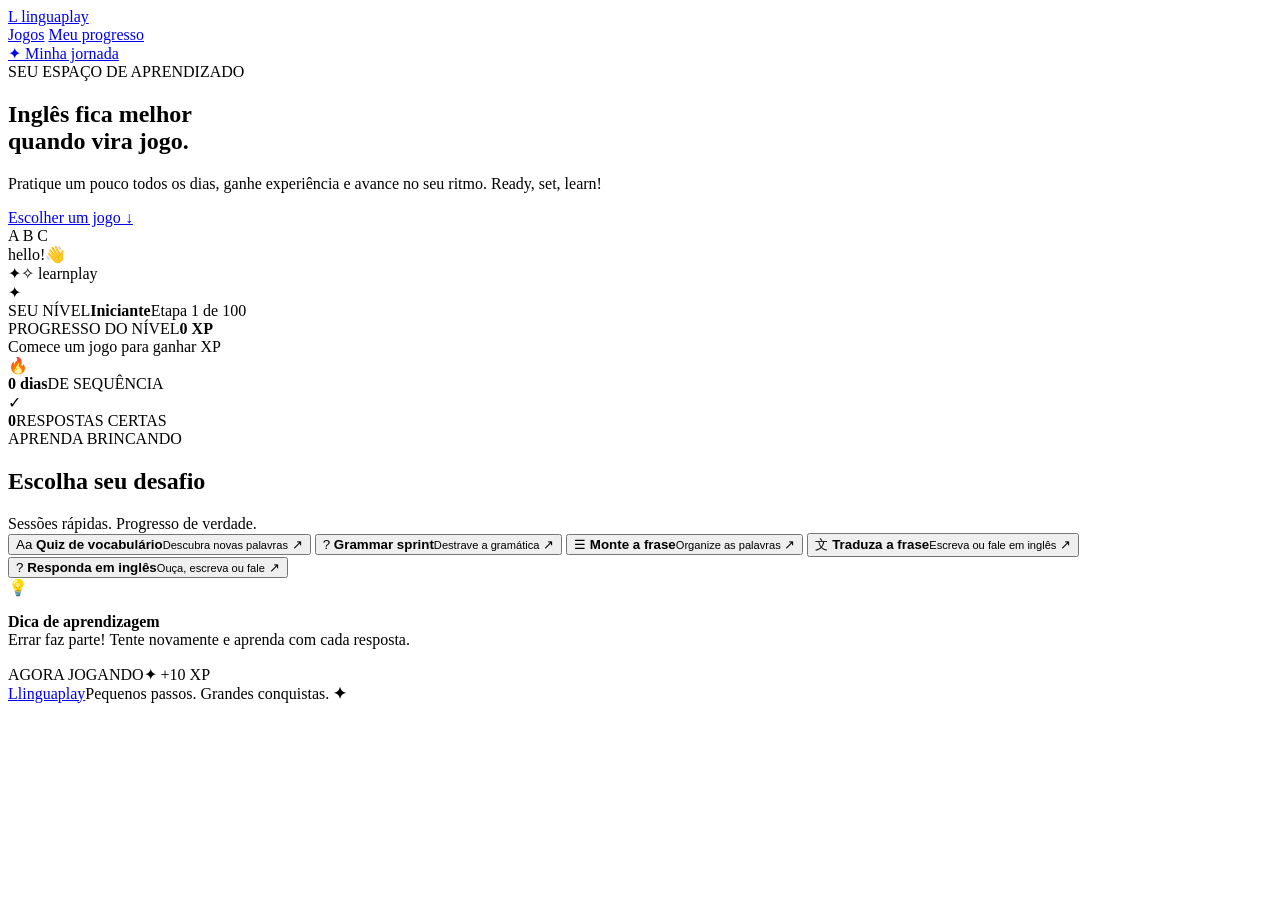
==== jogos/index.html @ 70987e3e "Adiciona pagina de jogos para alunos" ====
<!DOCTYPE html>
<html lang="pt-BR">
  <head>
    <meta charset="UTF-8" />
    <meta name="viewport" content="width=device-width, initial-scale=1.0" />
    <meta name="theme-color" content="#10152b" />
    <title>LinguaPlay — Aprenda inglês jogando</title>
    <link rel="stylesheet" href="styles.css" />
  </head>
  <body>
    <header class="topbar">
      <a class="brand" href="#inicio" aria-label="LinguaPlay, início">
        <span class="brand-mark">L</span>
        <span>lingua<span class="brand-accent">play</span></span>
      </a>
      <nav aria-label="Navegação principal">
        <a href="#jogos">Jogos</a>
        <a href="#progresso">Meu progresso</a>
      </nav>
      <a class="profile-pill" href="#progresso"><span class="profile-icon">✦</span> Minha jornada</a>
    </header>

    <main id="inicio">
      <section class="hero">
        <div class="hero-copy">
          <span class="eyebrow"><span class="live-dot"></span> SEU ESPAÇO DE APRENDIZADO</span>
          <h1>Inglês fica melhor<br />quando vira <span>jogo.</span></h1>
          <p>Pratique um pouco todos os dias, ganhe experiência e avance no seu ritmo. Ready, set, learn!</p>
          <a class="primary-link" href="#jogos">Escolher um jogo <span aria-hidden="true">↓</span></a>
        </div>
        <div class="hero-art" aria-hidden="true">
          <div class="orbit orbit-one"></div>
          <div class="orbit orbit-two"></div>
          <div class="art-card card-back">A B C</div>
          <div class="art-card card-front"><span>hello!</span><b>👋</b></div>
          <span class="spark spark-one">✦</span><span class="spark spark-two">✧</span>
          <span class="art-word word-one">learn</span><span class="art-word word-two">play</span>
        </div>
      </section>

      <section class="progress-strip" id="progresso" aria-label="Seu progresso">
        <div class="rank-block">
          <div class="rank-emblem" aria-hidden="true">✦</div>
          <div><span class="stat-label">SEU NÍVEL</span><strong id="rankName">Iniciante</strong><span class="stage-label" id="stageText">Etapa 1 de 100</span></div>
        </div>
        <div class="xp-block">
          <div class="xp-heading"><span class="stat-label">PROGRESSO DO NÍVEL</span><strong><span id="xpCount">0</span> XP</strong></div>
          <div class="progress-track"><div class="progress-fill" id="rankProgress"></div></div>
          <span class="next-rank" id="nextRankText">Comece um jogo para ganhar XP</span>
        </div>
        <div class="streak-block">
          <span class="streak-icon" aria-hidden="true">🔥</span>
          <div><strong><span id="streakCount">0</span> dias</strong><span class="stat-label">DE SEQUÊNCIA</span></div>
        </div>
        <div class="answer-block">
          <span class="answer-icon" aria-hidden="true">✓</span>
          <div><strong id="answerCount">0</strong><span class="stat-label">RESPOSTAS CERTAS</span></div>
        </div>
      </section>

      <section class="games-section" id="jogos">
        <div class="section-heading">
          <div><span class="eyebrow">APRENDA BRINCANDO</span><h2>Escolha seu desafio</h2></div>
          <span class="section-note">Sessões rápidas. Progresso de verdade.</span>
        </div>

        <div class="game-layout">
          <div class="game-list" aria-label="Atividades disponíveis">
            <button class="game-card active" data-mode="vocabulary" type="button">
              <span class="game-icon icon-purple">Aa</span>
              <span class="game-info"><strong>Quiz de vocabulário</strong><small>Descubra novas palavras</small></span>
              <span class="game-arrow" aria-hidden="true">↗</span>
            </button>
            <button class="game-card" data-mode="grammar" type="button">
              <span class="game-icon icon-orange">?</span>
              <span class="game-info"><strong>Grammar sprint</strong><small>Destrave a gramática</small></span>
              <span class="game-arrow" aria-hidden="true">↗</span>
            </button>
            <button class="game-card" data-mode="sentence" type="button">
              <span class="game-icon icon-green">☰</span>
              <span class="game-info"><strong>Monte a frase</strong><small>Organize as palavras</small></span>
              <span class="game-arrow" aria-hidden="true">↗</span>
            </button>
            <button class="game-card" data-mode="translation" type="button">
              <span class="game-icon icon-orange">文</span>
              <span class="game-info"><strong>Traduza a frase</strong><small>Escreva ou fale em inglês</small></span>
              <span class="game-arrow" aria-hidden="true">↗</span>
            </button>
            <button class="game-card" data-mode="question" type="button">
              <span class="game-icon icon-purple">?</span>
              <span class="game-info"><strong>Responda em inglês</strong><small>Ouça, escreva ou fale</small></span>
              <span class="game-arrow" aria-hidden="true">↗</span>
            </button>
            <div class="tip-card"><span aria-hidden="true">💡</span><p><strong>Dica de aprendizagem</strong><br />Errar faz parte! Tente novamente e aprenda com cada resposta.</p></div>
          </div>

          <section class="play-panel" aria-label="Área do jogo">
            <div class="play-panel-top"><span class="playing-label"><span class="live-dot"></span> AGORA JOGANDO</span><span class="reward-pill">✦ <span id="rewardAmount">+10</span> XP</span></div>
            <div id="gameArea" aria-live="polite"></div>
          </section>
        </div>
      </section>
    </main>

    <footer><a class="brand footer-brand" href="#inicio"><span class="brand-mark">L</span><span>lingua<span class="brand-accent">play</span></span></a><span>Pequenos passos. Grandes conquistas. <b>✦</b></span></footer>
    <script src="script.js"></script>
  </body>
</html>
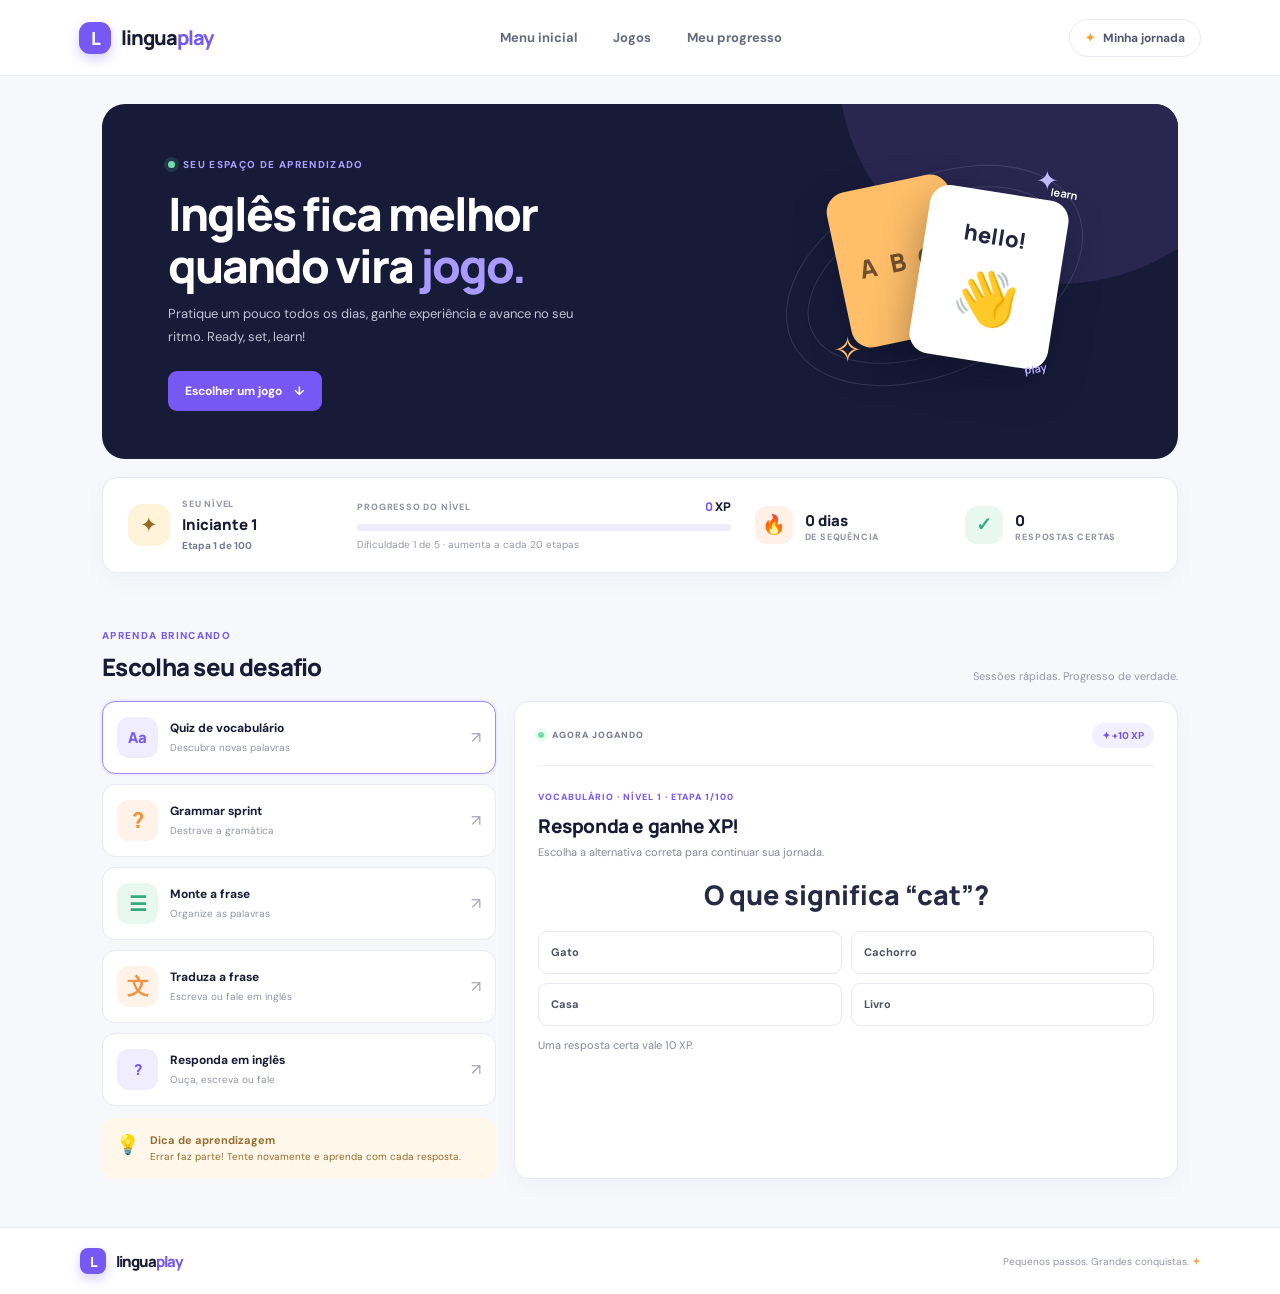
==== commit 1655f230: "Adiciona botão para voltar ao menu inicial nos jogos" ====
--- a/jogos/index.html
+++ b/jogos/index.html
@@ -14,6 +14,7 @@
         <span>lingua<span class="brand-accent">play</span></span>
       </a>
       <nav aria-label="Navegação principal">
+        <a href="../index.html">Menu inicial</a>
         <a href="#jogos">Jogos</a>
         <a href="#progresso">Meu progresso</a>
       </nav>
@@ -102,7 +103,7 @@
       </section>
     </main>
 
-    <footer><a class="brand footer-brand" href="#inicio"><span class="brand-mark">L</span><span>lingua<span class="brand-accent">play</span></span></a><span>Pequenos passos. Grandes conquistas. <b>✦</b></span></footer>
+    <footer><a class="brand footer-brand" href="../index.html"><span class="brand-mark">L</span><span>lingua<span class="brand-accent">play</span></span></a><span>Pequenos passos. Grandes conquistas. <b>✦</b></span></footer>
     <script src="script.js"></script>
   </body>
 </html>
--- a/jogos/styles.css
+++ b/jogos/styles.css
@@ -0,0 +1,110 @@
+@import url('https://fonts.googleapis.com/css2?family=DM+Sans:wght@400;500;600;700;800&family=Manrope:wght@400;500;600;700;800&display=swap');
+
+:root {
+  --ink: #171b35;
+  --muted: #777b92;
+  --purple: #7658f5;
+  --purple-dark: #6244e5;
+  --line: #e9eaf2;
+  --surface: #ffffff;
+}
+
+* { box-sizing: border-box; }
+html { scroll-behavior: smooth; }
+body { margin: 0; background: #f7f8fc; color: var(--ink); font-family: 'DM Sans', sans-serif; }
+a { color: inherit; text-decoration: none; }
+button { font: inherit; }
+.topbar { height: 76px; padding: 0 max(6.2vw, calc((100vw - 1180px) / 2)); display: flex; align-items: center; justify-content: space-between; background: #fff; border-bottom: 1px solid #eff0f5; }
+.brand { display: inline-flex; align-items: center; gap: 10px; font: 800 20px 'Manrope', sans-serif; letter-spacing: -1px; }
+.brand-mark { width: 32px; height: 32px; border-radius: 11px; display: grid; place-items: center; color: #fff; background: var(--purple); font-size: 18px; box-shadow: 0 5px 12px #7658f54a; }
+.brand-accent { color: var(--purple); }
+.topbar nav { display: flex; gap: 36px; color: #656a82; font-size: 13px; font-weight: 700; }
+.topbar nav a:hover, .profile-pill:hover { color: var(--purple); }
+.profile-pill { border: 1px solid var(--line); border-radius: 30px; padding: 10px 15px; color: #535870; font-size: 12px; font-weight: 700; }
+.profile-icon { color: #f2a13b; margin-right: 5px; }
+main { max-width: 1120px; margin: 0 auto; padding: 0 22px; }
+.hero { min-height: 327px; margin-top: 28px; padding: 48px 66px; border-radius: 23px; overflow: hidden; position: relative; display: flex; align-items: center; color: white; background: #171b38; }
+.hero::before { content: ''; position: absolute; width: 440px; height: 440px; border-radius: 50%; right: -100px; top: -260px; background: #292650; }
+.hero-copy { position: relative; z-index: 2; max-width: 510px; }
+.eyebrow { display: inline-flex; align-items: center; gap: 8px; color: #a9a0ff; font-size: 10px; font-weight: 800; letter-spacing: 1.35px; }
+.live-dot { display: inline-block; width: 7px; height: 7px; border-radius: 50%; background: #71ddad; box-shadow: 0 0 0 4px #71ddad22; }
+h1, h2, p { margin-top: 0; }
+.hero h1 { margin: 15px 0 12px; font: 800 clamp(34px, 4vw, 46px)/1.12 'Manrope', sans-serif; letter-spacing: -2px; }
+.hero h1 span { color: #a99aff; }
+.hero-copy p { max-width: 420px; margin-bottom: 22px; color: #c1c4d5; font-size: 13px; line-height: 1.75; }
+.primary-link { display: inline-flex; align-items: center; gap: 12px; padding: 12px 17px; border-radius: 9px; color: #fff; background: var(--purple); font-size: 12px; font-weight: 700; transition: transform .2s, background .2s; }
+.primary-link:hover { transform: translateY(-2px); background: #896fff; }
+.hero-art { position: absolute; width: 355px; height: 290px; right: 62px; top: 20px; }
+.orbit { position: absolute; border: 1px solid #ffffff20; border-radius: 50%; transform: rotate(-25deg); }
+.orbit-one { width: 270px; height: 150px; left: 38px; top: 76px; }
+.orbit-two { width: 315px; height: 195px; left: 16px; top: 54px; }
+.art-card { position: absolute; display: flex; align-items: center; justify-content: center; border-radius: 20px; box-shadow: 0 18px 40px #090b1d55; }
+.card-back { width: 125px; height: 158px; top: 58px; left: 77px; transform: rotate(-12deg); background: #ffbf69; color: #70502d; font: 800 25px 'Manrope', sans-serif; letter-spacing: 4px; }
+.card-front { width: 140px; height: 170px; top: 68px; left: 158px; transform: rotate(9deg); flex-direction: column; gap: 13px; background: #fff; color: #242541; }
+.card-front span { font: 800 22px 'Manrope', sans-serif; }
+.card-front b { font-size: 53px; }
+.spark { position: absolute; z-index: 2; color: #c4baff; }
+.spark-one { top: 39px; right: 57px; font-size: 27px; }.spark-two { bottom: 41px; left: 72px; font-size: 35px; color: #ffbf69; }
+.art-word { position: absolute; z-index: 3; color: #fff; font: 700 11px 'Manrope', sans-serif; }
+.word-one { top: 62px; right: 38px; transform: rotate(10deg); }.word-two { bottom: 38px; right: 70px; transform: rotate(-8deg); color: #b7aaff; }
+.progress-strip { display: grid; grid-template-columns: 1.1fr 2fr 1fr 1fr; align-items: center; gap: 24px; margin: 18px 0 50px; padding: 20px 25px; border: 1px solid var(--line); border-radius: 15px; background: #fff; box-shadow: 0 8px 24px #25294a08; }
+.rank-block, .streak-block, .answer-block { display: flex; align-items: center; gap: 12px; }
+.rank-emblem { display: grid; place-items: center; width: 42px; height: 42px; flex: 0 0 42px; color: #956a22; border-radius: 14px; background: #fff3d9; font-size: 21px; }
+.rank-block strong, .streak-block strong, .answer-block strong { display: block; margin-top: 4px; font: 800 15px 'Manrope', sans-serif; }
+.stage-label { display: block; margin-top: 4px; color: #777b92; font-size: 10px; font-weight: 700; }
+.stat-label { display: block; color: #9295a8; font-size: 9px; font-weight: 800; letter-spacing: .8px; }
+.xp-heading { display: flex; justify-content: space-between; align-items: center; margin-bottom: 9px; }
+.xp-heading strong { font: 800 12px 'Manrope', sans-serif; }
+.xp-heading strong span { color: var(--purple); }
+.progress-track { width: 100%; height: 7px; overflow: hidden; border-radius: 9px; background: #efedf9; }
+.progress-fill { width: 0; height: 100%; border-radius: inherit; background: linear-gradient(90deg, #7658f5, #b19cff); transition: width .4s; }
+.next-rank { display: block; margin-top: 7px; color: #9698a9; font-size: 10px; }
+.streak-icon, .answer-icon { display: grid; place-items: center; width: 38px; height: 38px; border-radius: 12px; background: #fff1e8; font-size: 19px; }
+.answer-icon { color: #39ae82; background: #e8f8f1; font-weight: 800; }
+.games-section { padding-bottom: 48px; }
+.section-heading { display: flex; justify-content: space-between; align-items: end; margin-bottom: 18px; }
+.section-heading .eyebrow { color: var(--purple); }
+h2 { margin: 6px 0 0; font: 800 24px 'Manrope', sans-serif; letter-spacing: -.7px; }
+.section-note { color: #9698a9; font-size: 11px; }
+.game-layout { display: grid; grid-template-columns: 0.92fr 1.55fr; gap: 18px; align-items: stretch; }
+.game-list { display: flex; flex-direction: column; gap: 10px; }
+.game-card { display: flex; align-items: center; gap: 12px; min-height: 73px; padding: 12px 14px; text-align: left; border: 1px solid var(--line); border-radius: 13px; background: #fff; color: var(--ink); cursor: pointer; transition: border .2s, transform .2s, box-shadow .2s; }
+.game-card:hover { transform: translateY(-2px); border-color: #cfc6ff; }
+.game-card.active { border-color: #9c88ff; box-shadow: 0 0 0 2px #7658f511; }
+.game-icon { display: grid; place-items: center; width: 41px; height: 41px; flex: 0 0 41px; border-radius: 12px; font: 800 15px 'Manrope', sans-serif; }
+.icon-purple { color: #7658f5; background: #f0edff; }.icon-orange { color: #ee9442; background: #fff2e8; font-size: 22px; }.icon-green { color: #36a980; background: #e8f8f1; font-size: 20px; }
+.game-info { flex: 1; }.game-info strong, .game-info small { display: block; }.game-info strong { font-size: 12px; }.game-info small { margin-top: 5px; color: #9295a8; font-size: 10px; }
+.game-arrow { color: #a4a5b4; font-size: 16px; }
+.tip-card { display: flex; gap: 10px; margin-top: 2px; padding: 14px; border-radius: 12px; background: #fff7e9; color: #966e31; font-size: 19px; }
+.tip-card p { margin: 0; font-size: 10px; line-height: 1.6; }.tip-card strong { font-size: 11px; }
+.play-panel { min-height: 335px; padding: 21px 23px 23px; border: 1px solid var(--line); border-radius: 15px; background: #fff; box-shadow: 0 8px 24px #25294a08; }
+.play-panel-top { display: flex; align-items: center; justify-content: space-between; padding-bottom: 17px; border-bottom: 1px solid #f0f0f5; }
+.playing-label { display: flex; align-items: center; gap: 8px; color: #777b92; font-size: 9px; font-weight: 800; letter-spacing: 1px; }
+.playing-label .live-dot { width: 6px; height: 6px; }
+.reward-pill { padding: 6px 10px; border-radius: 20px; color: #7755dd; background: #f2efff; font-size: 10px; font-weight: 800; }
+.game-content { padding-top: 18px; }
+.game-category { color: var(--purple); font-size: 9px; font-weight: 800; letter-spacing: 1px; text-transform: uppercase; }
+.game-content h3 { margin: 8px 0 6px; font: 800 19px 'Manrope', sans-serif; letter-spacing: -.4px; }
+.question-hint { margin: 0 0 16px; color: #85889b; font-size: 11px; }
+.question-word { margin: 17px 0 18px; color: #272a45; font: 800 27px 'Manrope', sans-serif; text-align: center; }
+.options-grid { display: grid; grid-template-columns: 1fr 1fr; gap: 9px; }
+.option-button { min-height: 43px; padding: 9px 12px; border: 1px solid #e8e9f1; border-radius: 9px; background: #fff; color: #4e526a; text-align: left; font-size: 11px; font-weight: 700; cursor: pointer; transition: .15s; }
+.option-button:hover:not(:disabled) { border-color: #a797ff; background: #faf9ff; }
+.option-button:disabled { cursor: default; }.option-button.correct { color: #218a64; border-color: #75d5b0; background: #effbf6; }.option-button.incorrect { color: #c65555; border-color: #f0a4a4; background: #fff5f5; }
+.feedback { min-height: 19px; margin: 11px 0 0; color: #85889b; font-size: 11px; line-height: 1.5; }.feedback.good { color: #218a64; font-weight: 700; }.feedback.bad { color: #c65555; }
+.next-button, .check-button { display: inline-flex; justify-content: center; align-items: center; gap: 8px; min-height: 38px; margin-top: 10px; padding: 0 15px; border: 0; border-radius: 8px; color: #fff; background: var(--purple); font-size: 11px; font-weight: 700; cursor: pointer; }.next-button:hover, .check-button:hover { background: var(--purple-dark); }
+.phrase-target { display: flex; flex-wrap: wrap; gap: 7px; min-height: 47px; align-content: center; margin: 15px 0 12px; padding: 8px; border: 1px dashed #dcd9ee; border-radius: 9px; background: #fbfaff; }
+.audio-actions { display: flex; flex-wrap: wrap; gap: 8px; margin: 12px 0; }
+.audio-button { min-height: 36px; padding: 8px 11px; border: 1px solid #e3e0f3; border-radius: 8px; color: #5b4abb; background: #faf9ff; font-size: 10px; font-weight: 700; cursor: pointer; }
+.audio-button:hover:not(:disabled) { border-color: #a797ff; background: #f2efff; }
+.audio-button:disabled { opacity: .5; cursor: not-allowed; }
+.answer-input { display: block; width: 100%; min-height: 74px; resize: vertical; padding: 11px 12px; border: 1px solid #e8e9f1; border-radius: 9px; color: var(--ink); background: #fff; font: 12px/1.5 'DM Sans', sans-serif; }
+.answer-input:focus { outline: 2px solid #c8bdff; border-color: #9c88ff; }
+.sr-only { position: absolute; width: 1px; height: 1px; padding: 0; margin: -1px; overflow: hidden; clip: rect(0, 0, 0, 0); white-space: nowrap; border: 0; }
+.audio-status { min-height: 16px; margin: 7px 0 0; color: #85889b; font-size: 10px; line-height: 1.5; }
+.word-chip { padding: 7px 10px; border: 1px solid #ded9fb; border-radius: 7px; color: #5b4abb; background: #f4f1ff; font-size: 11px; font-weight: 700; cursor: pointer; }.word-chip:hover { background: #ebe6ff; }.word-chip:disabled { opacity: .38; cursor: default; }
+.word-bank { display: flex; flex-wrap: wrap; gap: 7px; }.word-bank .word-chip { border-color: #e8e9f1; color: #4e526a; background: #fff; }.word-bank .word-chip:disabled { opacity: .35; }
+footer { display: flex; justify-content: space-between; align-items: center; padding: 20px max(6.2vw, calc((100vw - 1120px) / 2)); border-top: 1px solid #ebecf2; background: #fff; color: #9295a8; font-size: 10px; }.footer-brand { color: var(--ink); font-size: 15px; }.footer-brand .brand-mark { width: 26px; height: 26px; border-radius: 8px; font-size: 14px; }.footer-brand .brand-accent { color: var(--purple); }footer b { color: #f0aa4b; }
+@media (max-width: 850px) { .hero { padding-left: 40px; }.hero-art { right: 5px; transform: scale(.83); transform-origin: center right; }.progress-strip { grid-template-columns: 1fr 1.7fr; row-gap: 20px; }.game-layout { grid-template-columns: 1fr 1.4fr; gap: 12px; } }
+@media (max-width: 620px) { .topbar { height: 64px; padding: 0 18px; }.topbar nav { gap: 14px; font-size: 11px; }.profile-pill { display: none; }main { padding: 0 14px; }.hero { min-height: 370px; align-items: flex-start; margin-top: 15px; padding: 32px 24px; }.hero h1 { font-size: 36px; }.hero-copy p { max-width: 310px; font-size: 12px; }.hero-art { width: 240px; height: 155px; top: auto; right: 7px; bottom: -3px; transform: scale(.61); transform-origin: bottom right; }.progress-strip { grid-template-columns: 1fr 1fr; gap: 18px 13px; margin: 13px 0 37px; padding: 17px 14px; }.rank-emblem { width: 36px; height: 36px; flex-basis: 36px; }.rank-block, .streak-block, .answer-block { gap: 8px; }.rank-block strong, .streak-block strong, .answer-block strong { font-size: 13px; }.stat-label { font-size: 8px; }.xp-block { grid-column: 1 / -1; grid-row: 2; }.section-heading { align-items: flex-start; gap: 10px; }.section-heading h2 { font-size: 21px; }.section-note { max-width: 120px; text-align: right; line-height: 1.5; }.game-layout { grid-template-columns: 1fr; }.game-list { display: grid; grid-template-columns: 1fr; }.game-card { min-height: 65px; }.tip-card { display: none; }.play-panel { min-height: 335px; padding: 17px 16px; }.question-word { font-size: 24px; }.options-grid { gap: 7px; }.option-button { padding: 8px; font-size: 10px; }footer { padding: 17px 15px; gap: 10px; }footer > span { max-width: 150px; text-align: right; line-height: 1.5; } }
+@media (prefers-reduced-motion: reduce) { *, *::before, *::after { scroll-behavior: auto !important; transition-duration: .01ms !important; } }
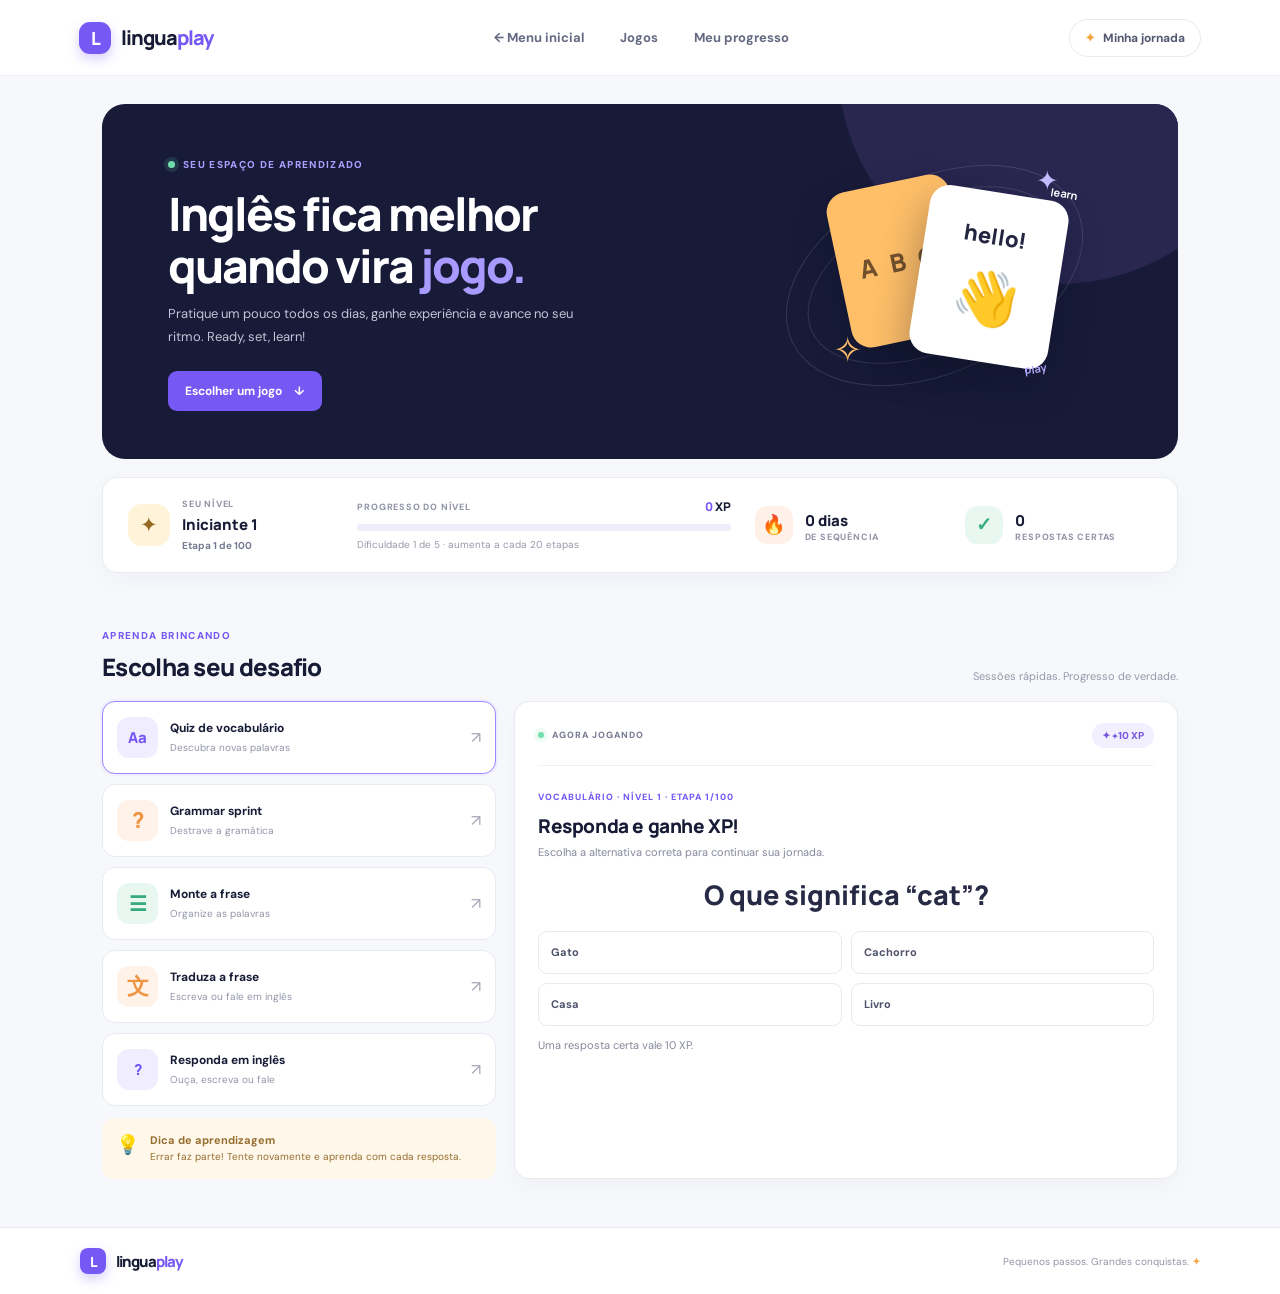
==== commit d5892df1: "Corrige retorno dos jogos para o painel do aluno" ====
--- a/jogos/index.html
+++ b/jogos/index.html
@@ -14,7 +14,7 @@
         <span>lingua<span class="brand-accent">play</span></span>
       </a>
       <nav aria-label="Navegação principal">
-        <a href="../index.html">Menu inicial</a>
+        <a href="../index.html#dashboard-home" onclick="if (window.history.length > 1) { window.history.back(); return false; }">← Menu inicial</a>
         <a href="#jogos">Jogos</a>
         <a href="#progresso">Meu progresso</a>
       </nav>
@@ -103,7 +103,7 @@
       </section>
     </main>
 
-    <footer><a class="brand footer-brand" href="../index.html"><span class="brand-mark">L</span><span>lingua<span class="brand-accent">play</span></span></a><span>Pequenos passos. Grandes conquistas. <b>✦</b></span></footer>
+    <footer><a class="brand footer-brand" href="../index.html#dashboard-home" onclick="if (window.history.length > 1) { window.history.back(); return false; }"><span class="brand-mark">L</span><span>lingua<span class="brand-accent">play</span></span></a><span>Pequenos passos. Grandes conquistas. <b>✦</b></span></footer>
     <script src="script.js"></script>
   </body>
 </html>
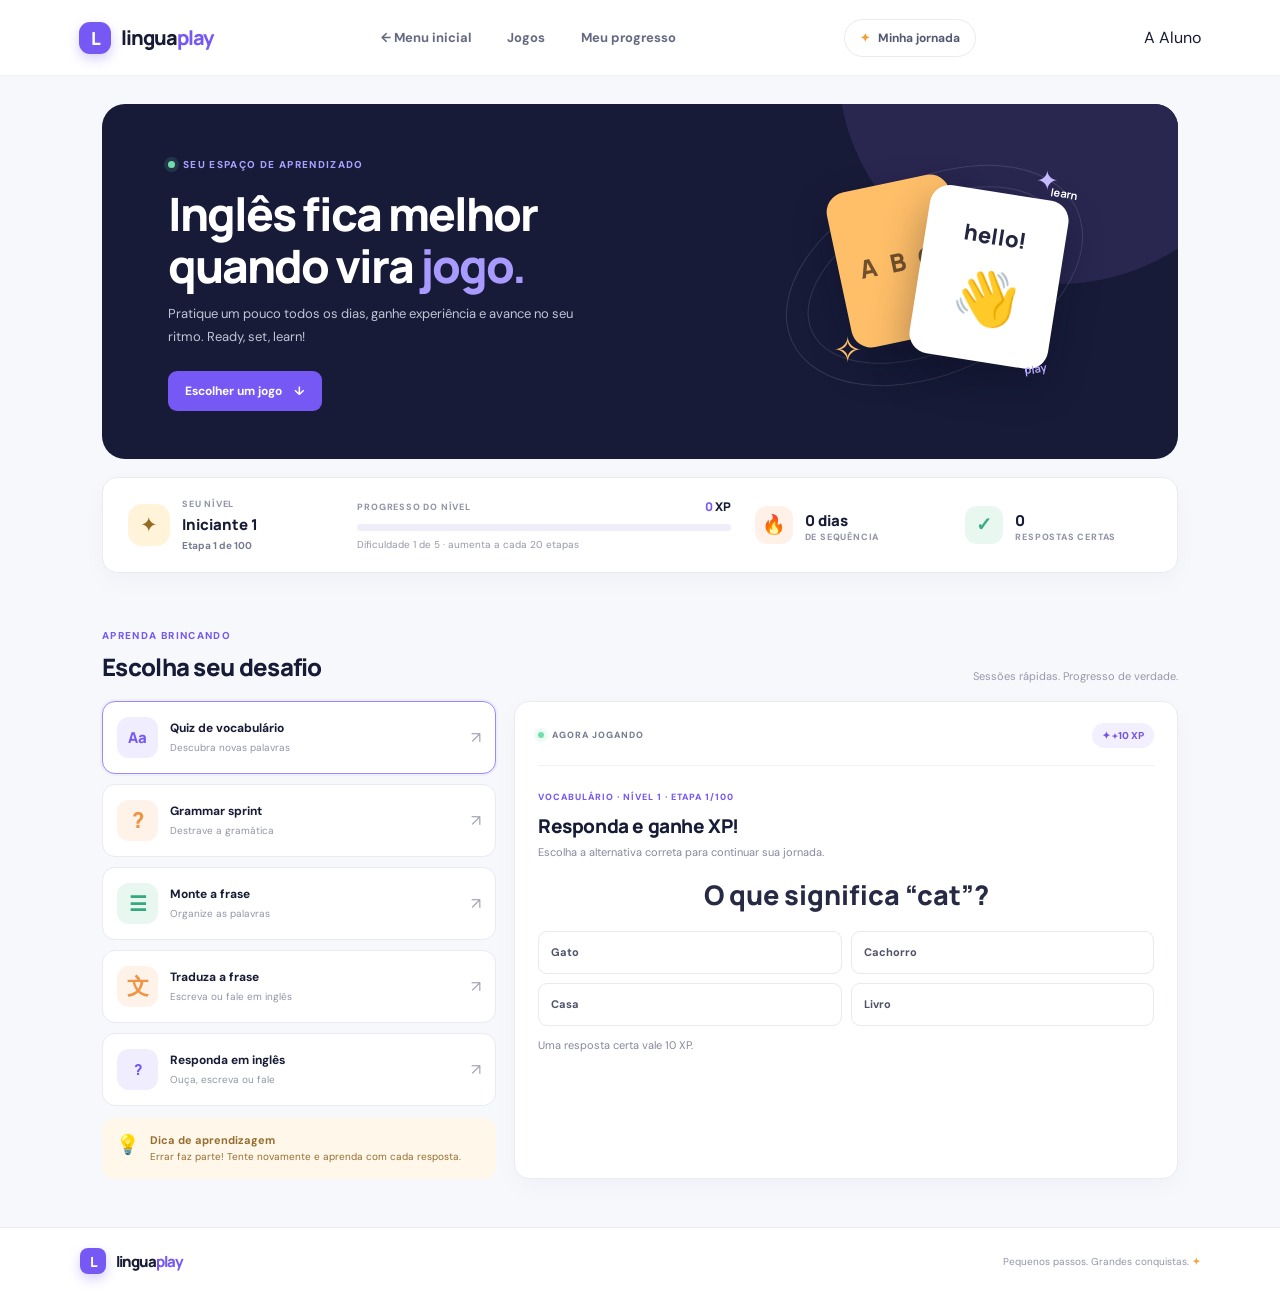
==== commit cc5993f0: "Adiciona avatar e nome do aluno na pagina de jogos" ====
--- a/jogos/index.html
+++ b/jogos/index.html
@@ -19,6 +19,10 @@
         <a href="#progresso">Meu progresso</a>
       </nav>
       <a class="profile-pill" href="#progresso"><span class="profile-icon">✦</span> Minha jornada</a>
+      <div class="game-student-profile" id="game-student-profile" aria-label="Perfil do aluno">
+        <span class="game-avatar" id="game-avatar" aria-hidden="true">A</span>
+        <span class="game-student-name" id="game-student-name">Aluno</span>
+      </div>
     </header>
 
     <main id="inicio">
